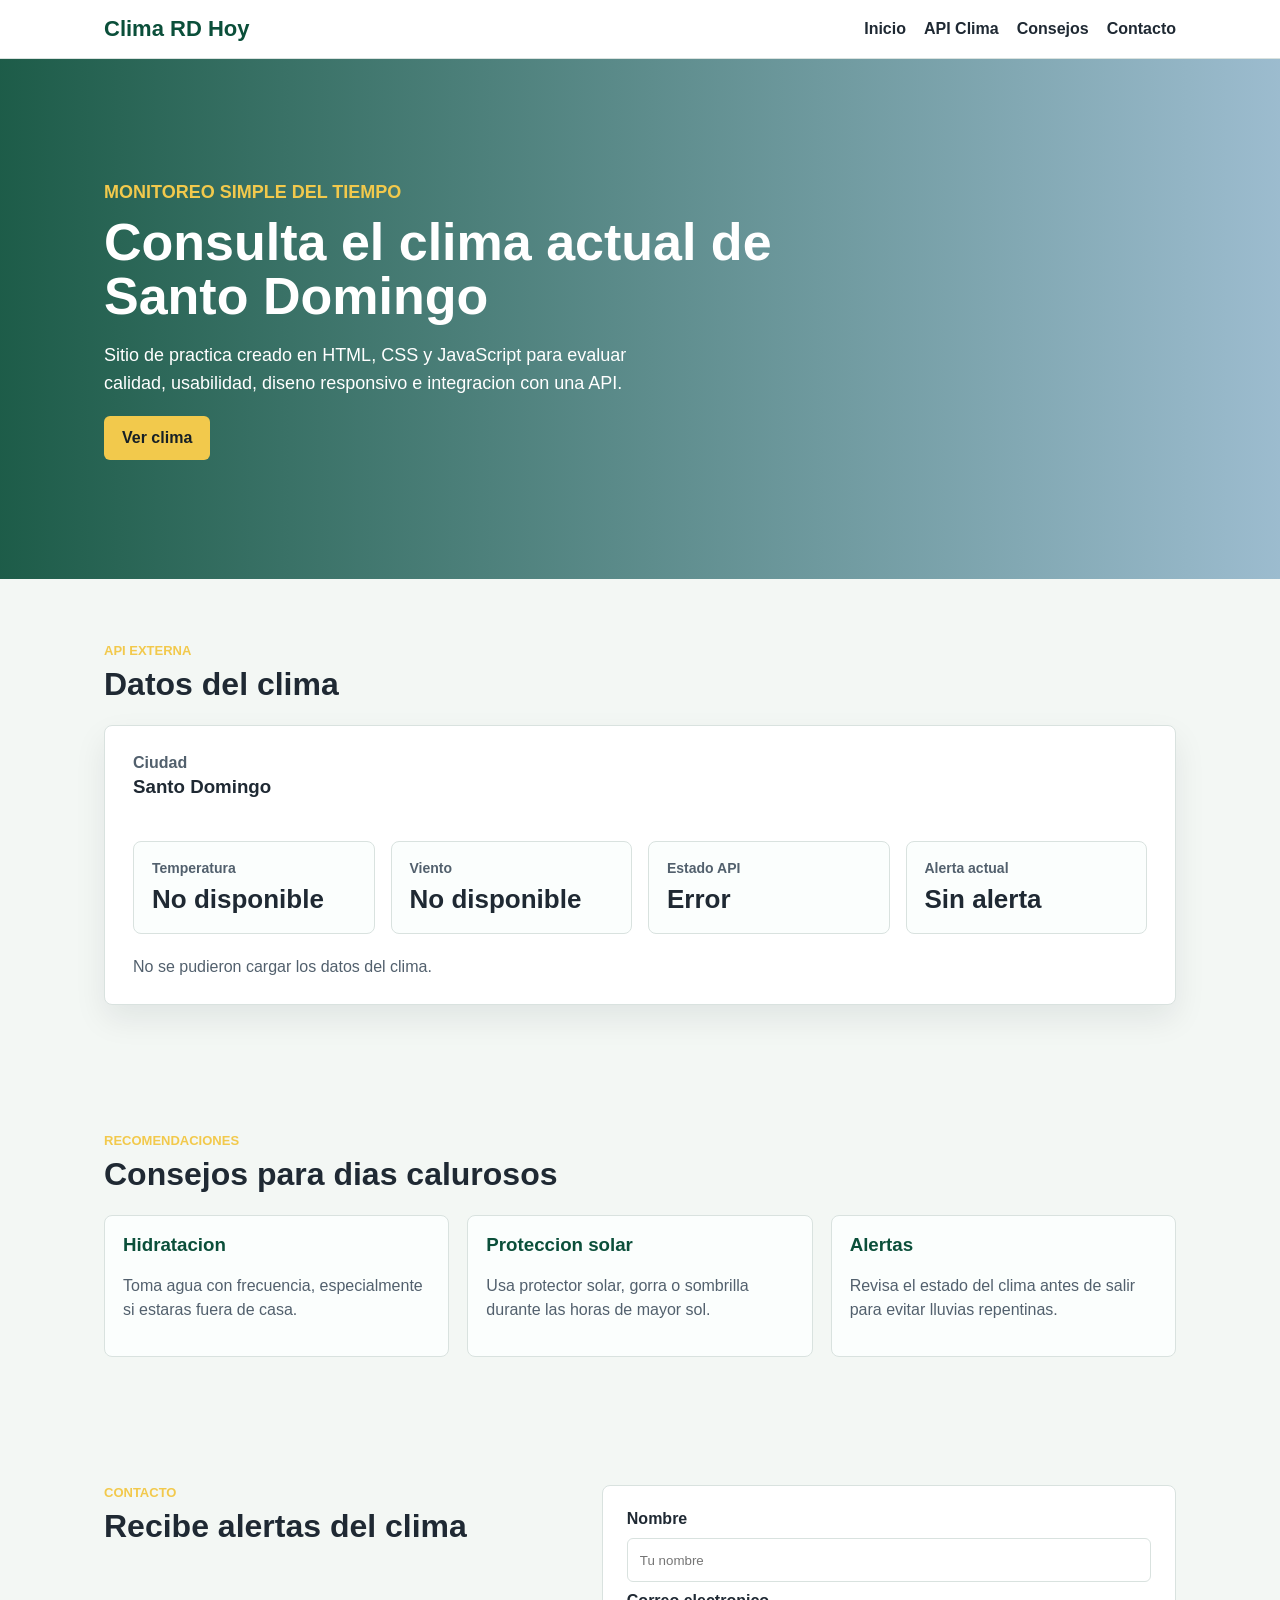
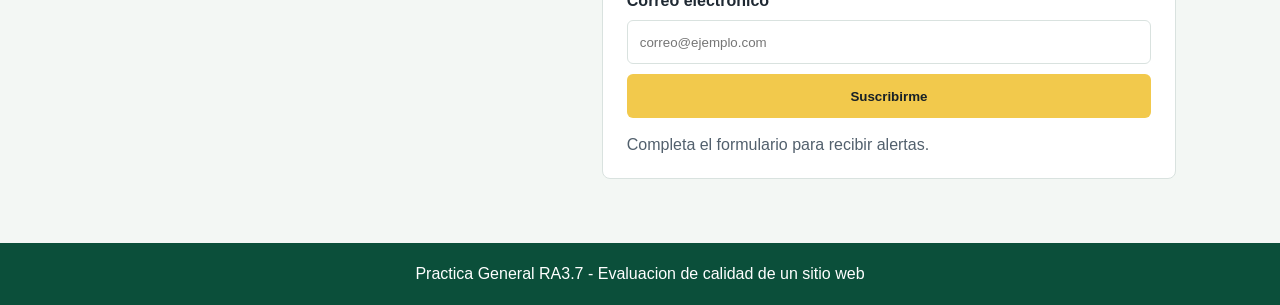
==== index.html @ 944808e1 "Add files via upload" ====
<!DOCTYPE html>
<html lang="es">
<head>
  <meta charset="UTF-8">
  <meta name="viewport" content="width=device-width, initial-scale=1.0">
  <title>Clima RD Hoy</title>
  <link rel="stylesheet" href="styles.css">
</head>
<body>
  <header class="site-header">
    <nav class="nav">
      <a class="brand" href="#inicio">Clima RD Hoy</a>
      <div class="nav-links" aria-label="Menu principal">
        <a href="#inicio">Inicio</a>
        <a href="#clima">API Clima</a>
        <a href="#consejos">Consejos</a>
        <a href="#contacto">Contacto</a>
      </div>
    </nav>
  </header>

  <main>
    <section class="hero" id="inicio">
      <div class="hero-content">
        <p class="eyebrow">Monitoreo simple del tiempo</p>
        <h1>Consulta el clima actual de Santo Domingo</h1>
        <p>
          Sitio de practica creado en HTML, CSS y JavaScript para evaluar calidad,
          usabilidad, diseno responsivo e integracion con una API.
        </p>
        <a class="button" href="#clima">Ver clima</a>
      </div>
    </section>

    <section class="section" id="clima">
      <div class="section-heading">
        <p class="eyebrow">API externa</p>
        <h2>Datos del clima</h2>
      </div>

      <div class="weather-panel" data-testid="weather-panel">
        <div>
          <p class="weather-label">Ciudad</p>
          <h3>Santo Domingo</h3>
        </div>
        <div class="weather-grid">
          <article>
            <span>Temperatura</span>
            <strong id="temperature">Cargando...</strong>
          </article>
          <article>
            <span>Viento</span>
            <strong id="wind">Cargando...</strong>
          </article>
          <article>
            <span>Estado API</span>
            <strong id="api-status">Cargando...</strong>
          </article>
          <article>
            <span>Alerta actual</span>
            <strong id="weather-alert">Calculando...</strong>
          </article>
        </div>
        <p id="api-message" class="api-message">Solicitando informacion desde Open-Meteo.</p>
      </div>
    </section>

    <section class="section" id="consejos">
      <div class="section-heading">
        <p class="eyebrow">Recomendaciones</p>
        <h2>Consejos para dias calurosos</h2>
      </div>

      <div class="tips-grid">
        <article class="tip-card">
          <h3>Hidratacion</h3>
          <p>Toma agua con frecuencia, especialmente si estaras fuera de casa.</p>
        </article>
        <article class="tip-card">
          <h3>Proteccion solar</h3>
          <p>Usa protector solar, gorra o sombrilla durante las horas de mayor sol.</p>
        </article>
        <article class="tip-card">
          <h3>Alertas</h3>
          <p>Revisa el estado del clima antes de salir para evitar lluvias repentinas.</p>
        </article>
      </div>
    </section>

    <section class="section contact-section" id="contacto">
      <div class="section-heading">
        <p class="eyebrow">Contacto</p>
        <h2>Recibe alertas del clima</h2>
      </div>

      <form class="contact-form" id="alert-form">
        <label for="name">Nombre</label>
        <input id="name" name="name" type="text" placeholder="Tu nombre" autocomplete="name" required>

        <label for="email">Correo electronico</label>
        <input id="email" name="email" type="email" placeholder="correo@ejemplo.com" autocomplete="email" required>

        <button type="submit" id="subscribe-btn">Suscribirme</button>
        <p class="form-note" id="form-message">Completa el formulario para recibir alertas.</p>
        <div class="subscriber-card" id="subscriber-card" hidden>
          <span>Suscripcion activa</span>
          <strong id="subscriber-name"></strong>
          <p id="subscriber-alert"></p>
          <button type="button" class="cancel-button" id="cancel-subscription-btn">Cancelar suscripcion</button>
        </div>
      </form>
    </section>
  </main>

  <footer>
    <p>Practica General RA3.7 - Evaluacion de calidad de un sitio web</p>
  </footer>

  <script src="script.js"></script>
</body>
</html>
---- styles.css ----
:root {
  --green: #007f5f;
  --green-dark: #0b4f3a;
  --blue: #246a9b;
  --yellow: #f2c94c;
  --ink: #1f2933;
  --muted: #52606d;
  --surface: #ffffff;
  --soft: #f3f7f4;
  --line: #d9e2df;
}

* {
  box-sizing: border-box;
}

body {
  margin: 0;
  color: var(--ink);
  font-family: Arial, Helvetica, sans-serif;
  background: var(--soft);
}

.site-header {
  position: sticky;
  top: 0;
  z-index: 10;
  background: var(--surface);
  border-bottom: 1px solid var(--line);
}

.nav {
  display: flex;
  align-items: center;
  justify-content: space-between;
  max-width: 1120px;
  margin: 0 auto;
  padding: 16px 24px;
}

.brand {
  color: var(--green-dark);
  font-size: 22px;
  font-weight: 800;
  text-decoration: none;
}

.nav-links {
  display: flex;
  gap: 18px;
}

.nav-links a {
  color: var(--ink);
  font-weight: 700;
  text-decoration: none;
}

.nav-links a:hover {
  color: var(--green);
}

.hero {
  min-height: 520px;
  display: grid;
  align-items: center;
  background:
    linear-gradient(90deg, rgba(11, 79, 58, 0.92), rgba(36, 106, 155, 0.42)),
    url("https://images.unsplash.com/photo-1500530855697-b586d89ba3ee?auto=format&fit=crop&w=1600&q=80");
  background-position: center;
  background-size: cover;
  color: white;
}

.hero-content {
  max-width: 760px;
  padding: 72px 24px;
  margin-left: max(24px, calc((100vw - 1120px) / 2));
}

.eyebrow {
  margin: 0 0 8px;
  color: var(--yellow);
  font-size: 13px;
  font-weight: 800;
  letter-spacing: 0;
  text-transform: uppercase;
}

h1,
h2,
h3,
p {
  margin-top: 0;
}

h1 {
  max-width: 680px;
  margin-bottom: 18px;
  font-size: 52px;
  line-height: 1.04;
}

h2 {
  margin-bottom: 8px;
  font-size: 32px;
}

.hero p {
  max-width: 560px;
  font-size: 18px;
  line-height: 1.6;
}

.button,
.contact-form button {
  display: inline-flex;
  min-height: 44px;
  align-items: center;
  justify-content: center;
  border: 0;
  border-radius: 6px;
  background: var(--yellow);
  color: #172026;
  cursor: pointer;
  font-weight: 800;
  padding: 0 18px;
  text-decoration: none;
}

.contact-form .cancel-button {
  width: fit-content;
  min-height: 38px;
  margin-top: 12px;
  border: 1px solid #a40000;
  background: white;
  color: #a40000;
}

.contact-form .cancel-button:hover {
  background: #fff1f1;
}

.section {
  max-width: 1120px;
  margin: 0 auto;
  padding: 64px 24px;
}

.section-heading {
  margin-bottom: 22px;
}

.weather-panel {
  display: grid;
  gap: 24px;
  border: 1px solid var(--line);
  border-radius: 8px;
  background: var(--surface);
  padding: 28px;
  box-shadow: 0 14px 32px rgba(15, 23, 42, 0.08);
}

.weather-label {
  margin-bottom: 4px;
  color: var(--muted);
  font-weight: 700;
}

.weather-grid {
  display: grid;
  grid-template-columns: repeat(4, 1fr);
  gap: 16px;
}

.weather-grid article,
.tip-card {
  border: 1px solid var(--line);
  border-radius: 8px;
  background: #fbfefd;
  padding: 18px;
}

.weather-grid span {
  display: block;
  margin-bottom: 8px;
  color: var(--muted);
  font-size: 14px;
  font-weight: 700;
}

.weather-grid strong {
  font-size: 26px;
}

.api-message {
  margin: 0;
  color: var(--muted);
}

.tips-grid {
  display: grid;
  grid-template-columns: repeat(3, minmax(0, 1fr));
  gap: 18px;
}

.tip-card h3 {
  color: var(--green-dark);
}

.tip-card p {
  color: var(--muted);
  line-height: 1.5;
}

.contact-section {
  display: grid;
  grid-template-columns: 0.9fr 1.1fr;
  gap: 28px;
}

.contact-form {
  display: grid;
  gap: 10px;
  border: 1px solid var(--line);
  border-radius: 8px;
  background: var(--surface);
  padding: 24px;
}

.contact-form label {
  font-weight: 800;
}

.contact-form input {
  width: 100%;
  min-height: 44px;
  border: 1px solid var(--line);
  border-radius: 6px;
  padding: 0 12px;
}

.form-note {
  margin: 8px 0 0;
  color: var(--muted);
}

.form-note.success {
  color: var(--green-dark);
  font-weight: 800;
}

.form-note.error {
  color: #a40000;
  font-weight: 800;
}

.subscriber-card {
  border: 1px solid var(--line);
  border-left: 5px solid var(--green);
  border-radius: 8px;
  background: #fbfefd;
  padding: 14px;
}

.subscriber-card span {
  display: block;
  margin-bottom: 4px;
  color: var(--muted);
  font-size: 13px;
  font-weight: 800;
  text-transform: uppercase;
}

.subscriber-card strong,
.subscriber-card p {
  margin: 0;
}

.subscriber-card p {
  color: var(--muted);
  line-height: 1.5;
}

footer {
  background: var(--green-dark);
  color: white;
  padding: 22px;
  text-align: center;
}

footer p {
  margin: 0;
}

@media (max-width: 760px) {
  .nav {
    align-items: flex-start;
    flex-direction: column;
    gap: 12px;
  }

  .nav-links {
    flex-wrap: wrap;
  }

  h1 {
    font-size: 38px;
  }

  .weather-grid,
  .tips-grid,
  .contact-section {
    grid-template-columns: 1fr;
  }
}

@media (max-width: 520px) {
  .hero {
    min-height: 560px;
  }

  .weather-panel {
    width: 620px;
  }
}
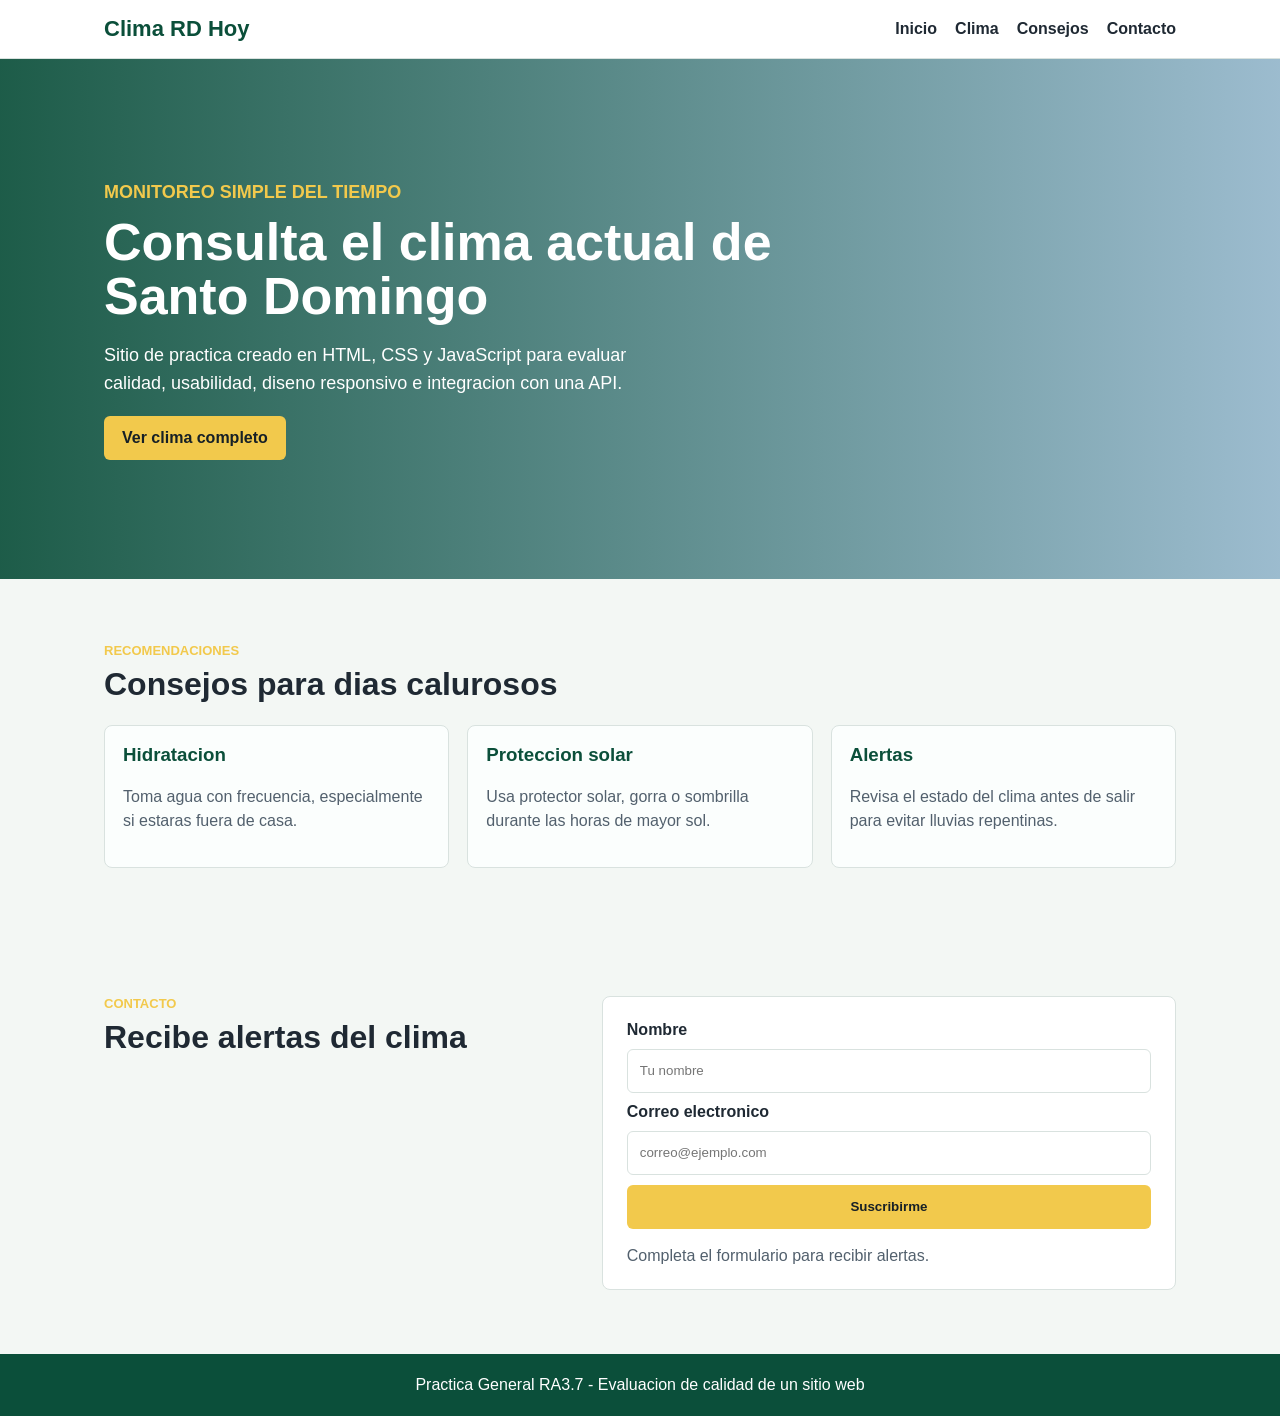
==== commit c59a8a1c: "Add files via upload" ====
--- a/index.html
+++ b/index.html
@@ -9,10 +9,10 @@
 <body>
   <header class="site-header">
     <nav class="nav">
-      <a class="brand" href="#inicio">Clima RD Hoy</a>
+      <a class="brand" href="index.html">Clima RD Hoy</a>
       <div class="nav-links" aria-label="Menu principal">
         <a href="#inicio">Inicio</a>
-        <a href="#clima">API Clima</a>
+        <a href="pagina-clima.html">Clima</a>
         <a href="#consejos">Consejos</a>
         <a href="#contacto">Contacto</a>
       </div>
@@ -28,40 +28,7 @@
           Sitio de practica creado en HTML, CSS y JavaScript para evaluar calidad,
           usabilidad, diseno responsivo e integracion con una API.
         </p>
-        <a class="button" href="#clima">Ver clima</a>
-      </div>
-    </section>
-
-    <section class="section" id="clima">
-      <div class="section-heading">
-        <p class="eyebrow">API externa</p>
-        <h2>Datos del clima</h2>
-      </div>
-
-      <div class="weather-panel" data-testid="weather-panel">
-        <div>
-          <p class="weather-label">Ciudad</p>
-          <h3>Santo Domingo</h3>
-        </div>
-        <div class="weather-grid">
-          <article>
-            <span>Temperatura</span>
-            <strong id="temperature">Cargando...</strong>
-          </article>
-          <article>
-            <span>Viento</span>
-            <strong id="wind">Cargando...</strong>
-          </article>
-          <article>
-            <span>Estado API</span>
-            <strong id="api-status">Cargando...</strong>
-          </article>
-          <article>
-            <span>Alerta actual</span>
-            <strong id="weather-alert">Calculando...</strong>
-          </article>
-        </div>
-        <p id="api-message" class="api-message">Solicitando informacion desde Open-Meteo.</p>
+        <a class="button" href="pagina-clima.html">Ver clima completo</a>
       </div>
     </section>
 
--- a/styles.css
+++ b/styles.css
@@ -70,6 +70,25 @@
   background-position: center;
   background-size: cover;
   color: white;
+}
+
+.weather-hero {
+  min-height: 420px;
+  display: grid;
+  align-items: center;
+  background:
+    linear-gradient(90deg, rgba(11, 79, 58, 0.94), rgba(36, 106, 155, 0.5)),
+    url("https://images.unsplash.com/photo-1500530855697-b586d89ba3ee?auto=format&fit=crop&w=1600&q=80");
+  background-position: center;
+  background-size: cover;
+  color: white;
+  padding: 72px max(24px, calc((100vw - 1120px) / 2));
+}
+
+.weather-hero p {
+  max-width: 680px;
+  font-size: 18px;
+  line-height: 1.6;
 }
 
 .hero-content {
@@ -161,6 +180,13 @@
   box-shadow: 0 14px 32px rgba(15, 23, 42, 0.08);
 }
 
+.weather-title-row {
+  display: flex;
+  align-items: flex-start;
+  justify-content: space-between;
+  gap: 18px;
+}
+
 .weather-label {
   margin-bottom: 4px;
   color: var(--muted);
@@ -169,7 +195,7 @@
 
 .weather-grid {
   display: grid;
-  grid-template-columns: repeat(4, 1fr);
+  grid-template-columns: repeat(3, minmax(0, 1fr));
   gap: 16px;
 }
 
@@ -190,12 +216,46 @@
 }
 
 .weather-grid strong {
-  font-size: 26px;
+  font-size: 24px;
 }
 
 .api-message {
   margin: 0;
   color: var(--muted);
+}
+
+.forecast-grid {
+  display: grid;
+  grid-template-columns: repeat(3, minmax(0, 1fr));
+  gap: 18px;
+  margin-top: 22px;
+}
+
+.forecast-card {
+  border: 1px solid var(--line);
+  border-radius: 8px;
+  background: var(--surface);
+  padding: 22px;
+}
+
+.forecast-card span {
+  display: block;
+  margin-bottom: 10px;
+  color: var(--muted);
+  font-size: 13px;
+  font-weight: 800;
+  text-transform: uppercase;
+}
+
+.forecast-card h3 {
+  color: var(--green-dark);
+  font-size: 28px;
+}
+
+.forecast-card p {
+  margin-bottom: 0;
+  color: var(--muted);
+  line-height: 1.5;
 }
 
 .tips-grid {
@@ -308,7 +368,18 @@
     font-size: 38px;
   }
 
+  .hero-content,
+  .weather-hero {
+    padding-top: 52px;
+    padding-bottom: 52px;
+  }
+
+  .weather-title-row {
+    display: grid;
+  }
+
   .weather-grid,
+  .forecast-grid,
   .tips-grid,
   .contact-section {
     grid-template-columns: 1fr;
@@ -321,6 +392,18 @@
   }
 
   .weather-panel {
-    width: 620px;
-  }
-}
+    width: 100%;
+    padding: 20px;
+  }
+
+  .weather-grid strong,
+  .forecast-card h3 {
+    font-size: 22px;
+  }
+
+  .section,
+  .nav {
+    padding-left: 16px;
+    padding-right: 16px;
+  }
+}
